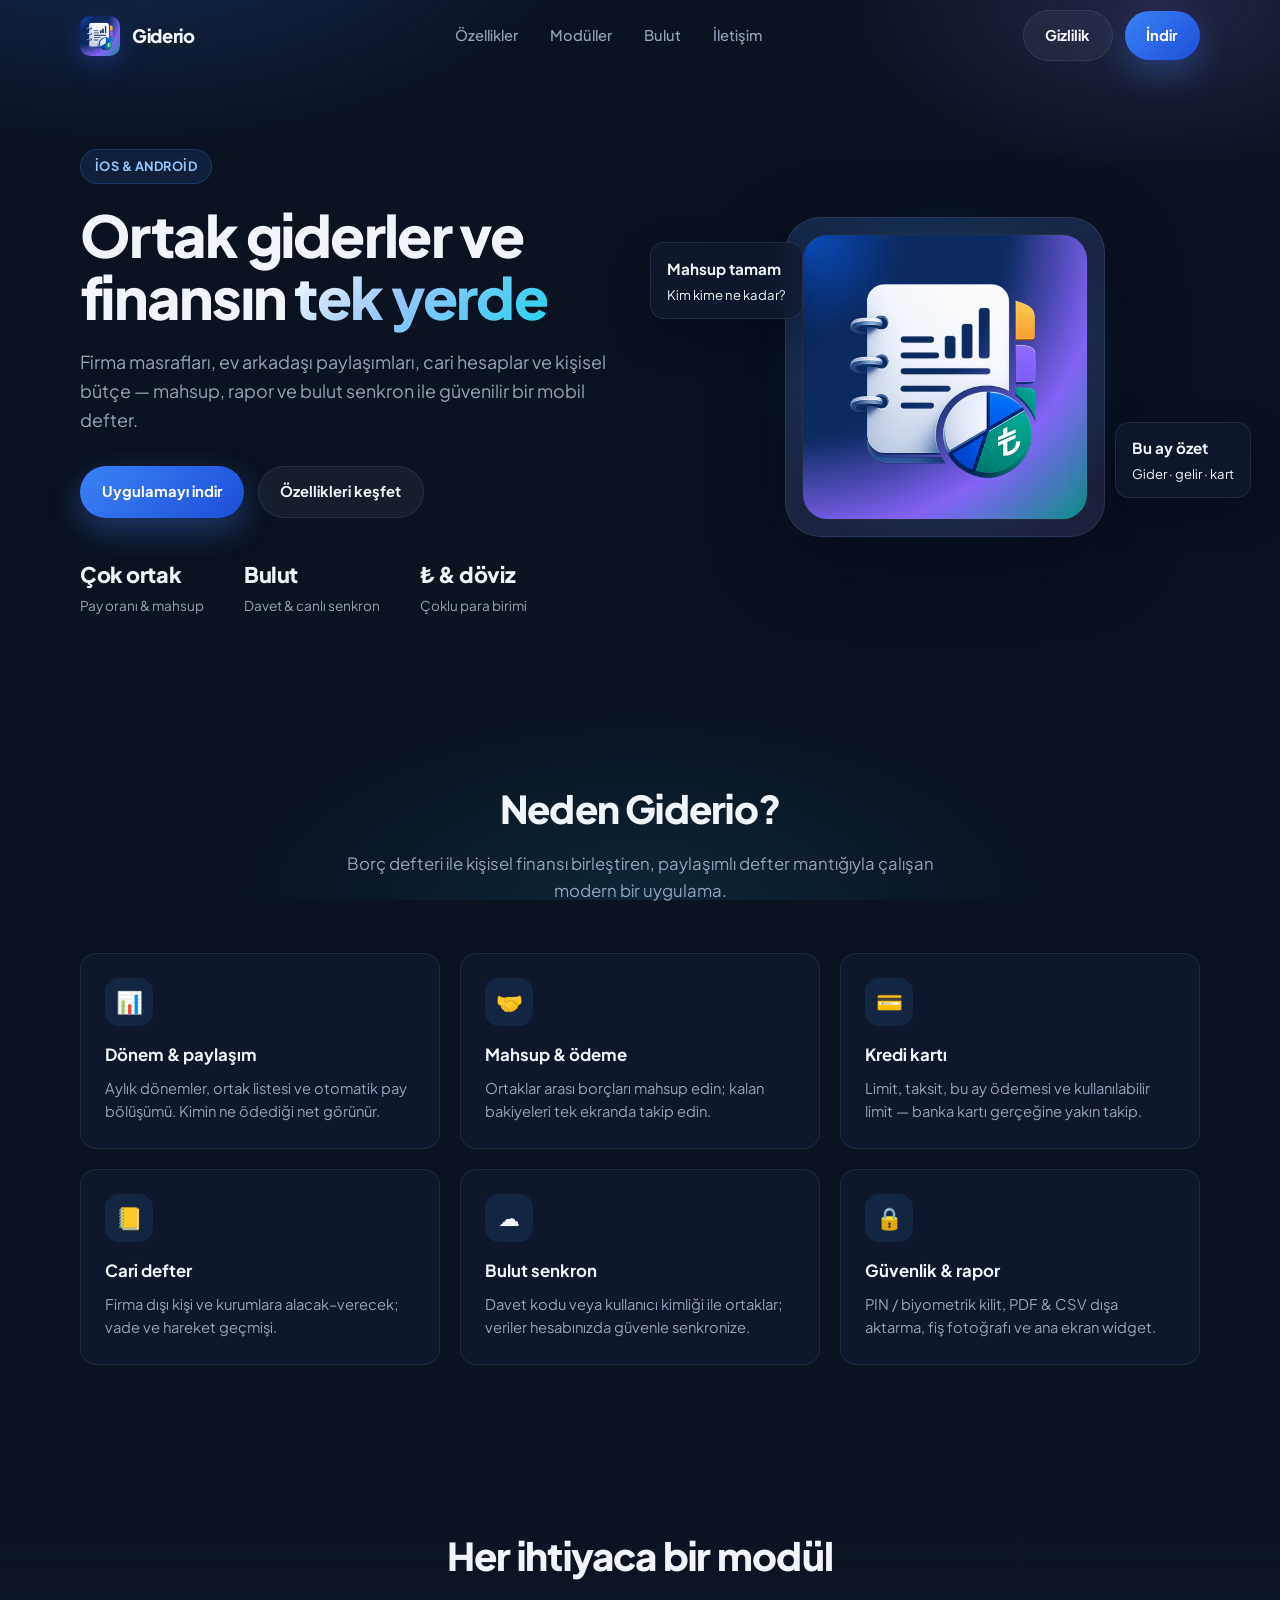
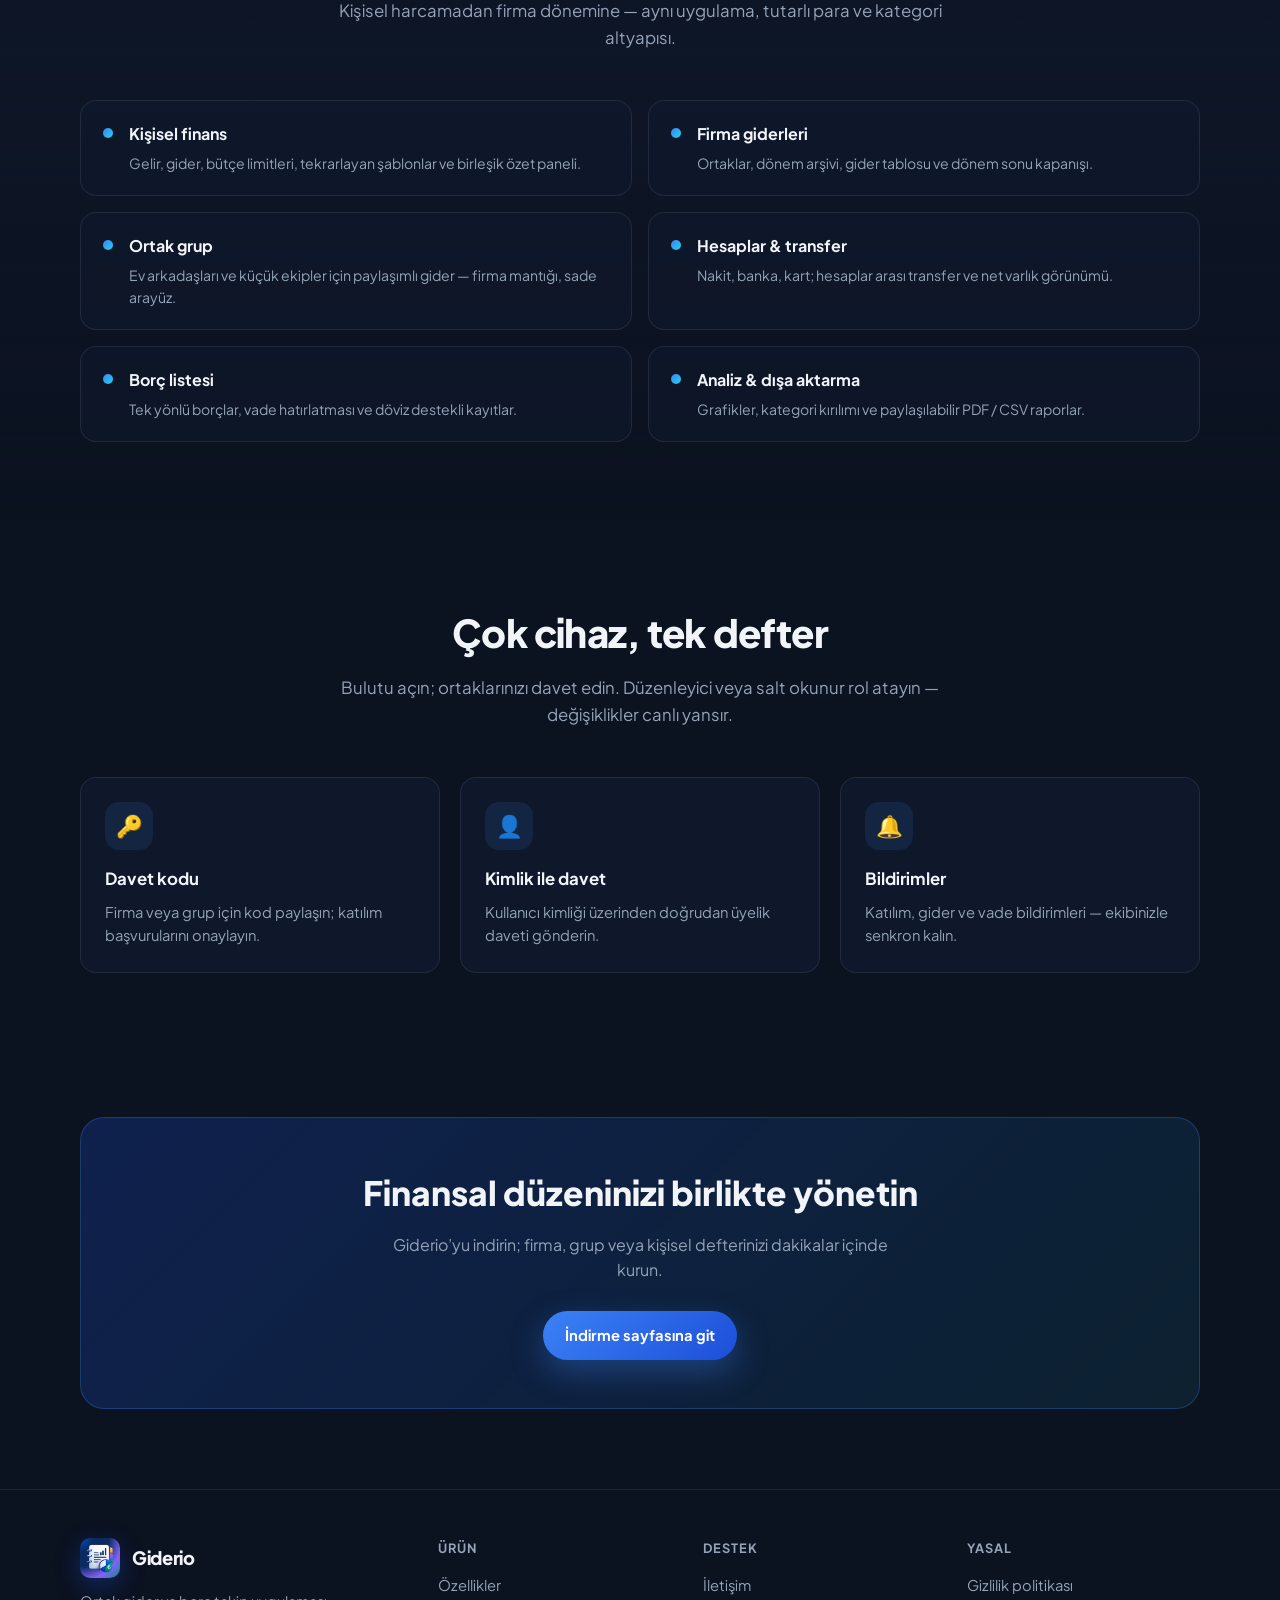
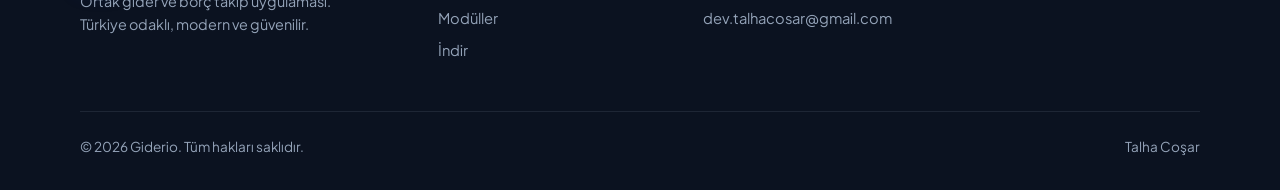
==== index.html @ 9afc67f4 "Initial commit" ====
<!DOCTYPE html>
<html lang="tr">
<head>
  <meta charset="UTF-8" />
  <meta name="viewport" content="width=device-width, initial-scale=1" />
  <meta name="description" content="Giderio — ortak gider, borç takibi ve kişisel finans. Firma, ortak grup ve cari tek uygulamada; bulut senkron ve çok cihaz." />
  <meta name="theme-color" content="#0b1220" />
  <meta property="og:title" content="Giderio — Ortak gider ve finans takibi" />
  <meta property="og:description" content="Ev arkadaşları, firma ortakları ve kişisel bütçe için modern mobil defter." />
  <meta property="og:type" content="website" />
  <title>Giderio — Ortak gider ve finans takibi</title>
  <link rel="icon" href="assets/logo.png" type="image/png" />
  <link rel="preconnect" href="https://fonts.googleapis.com" />
  <link rel="preconnect" href="https://fonts.gstatic.com" crossorigin />
  <link href="https://fonts.googleapis.com/css2?family=Plus+Jakarta+Sans:wght@400;500;600;700;800&display=swap" rel="stylesheet" />
  <link rel="stylesheet" href="css/styles.css" />
</head>
<body>
  <div class="bg-glow" aria-hidden="true"></div>
  <div class="page">
    <header class="site-header">
      <div class="container header-inner">
        <a class="brand" href="index.html">
          <img src="assets/logo.png" alt="Giderio" width="40" height="40" />
          Giderio
        </a>
        <nav class="nav-desktop" aria-label="Ana menü">
          <a href="#ozellikler">Özellikler</a>
          <a href="#moduller">Modüller</a>
          <a href="#bulut">Bulut</a>
          <a href="contact.html">İletişim</a>
        </nav>
        <div class="nav-actions">
          <a class="btn btn-ghost" href="privacy.html">Gizlilik</a>
          <a class="btn btn-primary" href="download.html">İndir</a>
          <button class="menu-toggle" type="button" aria-label="Menü" aria-expanded="false" aria-controls="mobile-nav">
            <svg viewBox="0 0 24 24" fill="none" stroke="currentColor" stroke-width="2"><path d="M4 7h16M4 12h16M4 17h16"/></svg>
          </button>
        </div>
      </div>
      <nav id="mobile-nav" class="mobile-nav" aria-label="Mobil menü">
        <a href="#ozellikler">Özellikler</a>
        <a href="#moduller">Modüller</a>
        <a href="#bulut">Bulut</a>
        <a href="contact.html">İletişim</a>
        <a href="privacy.html">Gizlilik</a>
        <a href="download.html">İndir</a>
      </nav>
    </header>

    <main>
      <section class="hero">
        <div class="container hero-grid">
          <div>
            <p class="eyebrow">iOS & Android</p>
            <h1>Ortak giderler ve finansın <span>tek yerde</span></h1>
            <p class="hero-lead">
              Firma masrafları, ev arkadaşı paylaşımları, cari hesaplar ve kişisel bütçe —
              mahsup, rapor ve bulut senkron ile güvenilir bir mobil defter.
            </p>
            <div class="hero-cta">
              <a class="btn btn-primary" href="download.html">Uygulamayı indir</a>
              <a class="btn btn-ghost" href="#ozellikler">Özellikleri keşfet</a>
            </div>
            <div class="hero-stats">
              <div class="stat">
                <strong>Çok ortak</strong>
                <span>Pay oranı & mahsup</span>
              </div>
              <div class="stat">
                <strong>Bulut</strong>
                <span>Davet & canlı senkron</span>
              </div>
              <div class="stat">
                <strong>₺ & döviz</strong>
                <span>Çoklu para birimi</span>
              </div>
            </div>
          </div>
          <div class="hero-visual">
            <div class="phone-mock">
              <div class="phone-screen">
                <img src="assets/logo.png" alt="Giderio uygulama önizlemesi" width="288" height="288" />
              </div>
            </div>
            <div class="floating-card floating-card--tl">
              <strong>Mahsup tamam</strong>
              Kim kime ne kadar?
            </div>
            <div class="floating-card floating-card--br">
              <strong>Bu ay özet</strong>
              Gider · gelir · kart
            </div>
          </div>
        </div>
      </section>

      <section id="ozellikler">
        <div class="container">
          <div class="section-head">
            <h2>Neden Giderio?</h2>
            <p>Borç defteri ile kişisel finansı birleştiren, paylaşımlı defter mantığıyla çalışan modern bir uygulama.</p>
          </div>
          <div class="features-grid">
            <article class="feature-card">
              <div class="feature-icon" aria-hidden="true">📊</div>
              <h3>Dönem & paylaşım</h3>
              <p>Aylık dönemler, ortak listesi ve otomatik pay bölüşümü. Kimin ne ödediği net görünür.</p>
            </article>
            <article class="feature-card">
              <div class="feature-icon" aria-hidden="true">🤝</div>
              <h3>Mahsup & ödeme</h3>
              <p>Ortaklar arası borçları mahsup edin; kalan bakiyeleri tek ekranda takip edin.</p>
            </article>
            <article class="feature-card">
              <div class="feature-icon" aria-hidden="true">💳</div>
              <h3>Kredi kartı</h3>
              <p>Limit, taksit, bu ay ödemesi ve kullanılabilir limit — banka kartı gerçeğine yakın takip.</p>
            </article>
            <article class="feature-card">
              <div class="feature-icon" aria-hidden="true">📒</div>
              <h3>Cari defter</h3>
              <p>Firma dışı kişi ve kurumlara alacak–verecek; vade ve hareket geçmişi.</p>
            </article>
            <article class="feature-card">
              <div class="feature-icon" aria-hidden="true">☁️</div>
              <h3>Bulut senkron</h3>
              <p>Davet kodu veya kullanıcı kimliği ile ortaklar; veriler hesabınızda güvenle senkronize.</p>
            </article>
            <article class="feature-card">
              <div class="feature-icon" aria-hidden="true">🔒</div>
              <h3>Güvenlik & rapor</h3>
              <p>PIN / biyometrik kilit, PDF & CSV dışa aktarma, fiş fotoğrafı ve ana ekran widget.</p>
            </article>
          </div>
        </div>
      </section>

      <section id="moduller" class="modules">
        <div class="container">
          <div class="section-head">
            <h2>Her ihtiyaca bir modül</h2>
            <p>Kişisel harcamadan firma dönemine — aynı uygulama, tutarlı para ve kategori altyapısı.</p>
          </div>
          <div class="module-list">
            <div class="module-item">
              <span class="dot" aria-hidden="true"></span>
              <div>
                <h3>Kişisel finans</h3>
                <p>Gelir, gider, bütçe limitleri, tekrarlayan şablonlar ve birleşik özet paneli.</p>
              </div>
            </div>
            <div class="module-item">
              <span class="dot" aria-hidden="true"></span>
              <div>
                <h3>Firma giderleri</h3>
                <p>Ortaklar, dönem arşivi, gider tablosu ve dönem sonu kapanışı.</p>
              </div>
            </div>
            <div class="module-item">
              <span class="dot" aria-hidden="true"></span>
              <div>
                <h3>Ortak grup</h3>
                <p>Ev arkadaşları ve küçük ekipler için paylaşımlı gider — firma mantığı, sade arayüz.</p>
              </div>
            </div>
            <div class="module-item">
              <span class="dot" aria-hidden="true"></span>
              <div>
                <h3>Hesaplar & transfer</h3>
                <p>Nakit, banka, kart; hesaplar arası transfer ve net varlık görünümü.</p>
              </div>
            </div>
            <div class="module-item">
              <span class="dot" aria-hidden="true"></span>
              <div>
                <h3>Borç listesi</h3>
                <p>Tek yönlü borçlar, vade hatırlatması ve döviz destekli kayıtlar.</p>
              </div>
            </div>
            <div class="module-item">
              <span class="dot" aria-hidden="true"></span>
              <div>
                <h3>Analiz & dışa aktarma</h3>
                <p>Grafikler, kategori kırılımı ve paylaşılabilir PDF / CSV raporlar.</p>
              </div>
            </div>
          </div>
        </div>
      </section>

      <section id="bulut">
        <div class="container">
          <div class="section-head">
            <h2>Çok cihaz, tek defter</h2>
            <p>Bulutu açın; ortaklarınızı davet edin. Düzenleyici veya salt okunur rol atayın — değişiklikler canlı yansır.</p>
          </div>
          <div class="features-grid">
            <article class="feature-card">
              <div class="feature-icon" aria-hidden="true">🔑</div>
              <h3>Davet kodu</h3>
              <p>Firma veya grup için kod paylaşın; katılım başvurularını onaylayın.</p>
            </article>
            <article class="feature-card">
              <div class="feature-icon" aria-hidden="true">👤</div>
              <h3>Kimlik ile davet</h3>
              <p>Kullanıcı kimliği üzerinden doğrudan üyelik daveti gönderin.</p>
            </article>
            <article class="feature-card">
              <div class="feature-icon" aria-hidden="true">🔔</div>
              <h3>Bildirimler</h3>
              <p>Katılım, gider ve vade bildirimleri — ekibinizle senkron kalın.</p>
            </article>
          </div>
        </div>
      </section>

      <section class="cta-band">
        <div class="container">
          <div class="cta-box">
            <h2>Finansal düzeninizi birlikte yönetin</h2>
            <p>Giderio’yu indirin; firma, grup veya kişisel defterinizi dakikalar içinde kurun.</p>
            <a class="btn btn-primary" href="download.html">İndirme sayfasına git</a>
          </div>
        </div>
      </section>
    </main>

    <footer class="site-footer">
      <div class="container">
        <div class="footer-grid">
          <div class="footer-brand">
            <a class="brand" href="index.html">
              <img src="assets/logo.png" alt="" width="36" height="36" />
              Giderio
            </a>
            <p>Ortak gider ve borç takip uygulaması. Türkiye odaklı, modern ve güvenilir.</p>
          </div>
          <div class="footer-col">
            <h4>Ürün</h4>
            <a href="#ozellikler">Özellikler</a>
            <a href="#moduller">Modüller</a>
            <a href="download.html">İndir</a>
          </div>
          <div class="footer-col">
            <h4>Destek</h4>
            <a href="contact.html">İletişim</a>
            <a href="mailto:dev.talhacosar@gmail.com">dev.talhacosar@gmail.com</a>
          </div>
          <div class="footer-col">
            <h4>Yasal</h4>
            <a href="privacy.html">Gizlilik politikası</a>
          </div>
        </div>
        <div class="footer-bottom">
          <span>© <span id="year"></span> Giderio. Tüm hakları saklıdır.</span>
          <span>Talha Coşar</span>
        </div>
      </div>
    </footer>
  </div>
  <script src="js/main.js"></script>
</body>
</html>
---- css/styles.css ----
:root {
  --bg: #0b1220;
  --bg-elevated: #111b2e;
  --bg-card: rgba(17, 27, 46, 0.72);
  --border: rgba(148, 163, 184, 0.14);
  --text: #f1f5f9;
  --text-muted: #94a3b8;
  --primary: #3b82f6;
  --primary-dark: #1d4ed8;
  --accent: #22d3ee;
  --accent-warm: #a78bfa;
  --success: #34d399;
  --radius: 16px;
  --radius-lg: 24px;
  --shadow: 0 24px 80px rgba(2, 6, 23, 0.45);
  --font: "Plus Jakarta Sans", system-ui, -apple-system, sans-serif;
  --max: 1120px;
  --nav-h: 72px;
}

*,
*::before,
*::after {
  box-sizing: border-box;
}

html {
  scroll-behavior: smooth;
}

body {
  margin: 0;
  font-family: var(--font);
  background: var(--bg);
  color: var(--text);
  line-height: 1.6;
  -webkit-font-smoothing: antialiased;
}

img {
  max-width: 100%;
  height: auto;
  display: block;
}

a {
  color: inherit;
  text-decoration: none;
}

.bg-glow {
  position: fixed;
  inset: 0;
  pointer-events: none;
  z-index: 0;
  background:
    radial-gradient(ellipse 70% 50% at 10% -10%, rgba(59, 130, 246, 0.22), transparent 55%),
    radial-gradient(ellipse 50% 40% at 90% 0%, rgba(167, 139, 250, 0.16), transparent 50%),
    radial-gradient(ellipse 60% 40% at 50% 100%, rgba(34, 211, 238, 0.1), transparent 55%);
}

.page {
  position: relative;
  z-index: 1;
  min-height: 100vh;
  display: flex;
  flex-direction: column;
}

.container {
  width: min(var(--max), calc(100% - 2.5rem));
  margin-inline: auto;
}

/* Header */
.site-header {
  position: sticky;
  top: 0;
  z-index: 100;
  height: var(--nav-h);
  border-bottom: 1px solid transparent;
  transition: border-color 0.2s, background 0.2s, backdrop-filter 0.2s;
}

.site-header.is-scrolled {
  background: rgba(11, 18, 32, 0.82);
  border-color: var(--border);
  backdrop-filter: blur(14px);
}

.header-inner {
  height: 100%;
  display: flex;
  align-items: center;
  justify-content: space-between;
  gap: 1.5rem;
}

.brand {
  display: flex;
  align-items: center;
  gap: 0.75rem;
  font-weight: 800;
  font-size: 1.15rem;
  letter-spacing: -0.02em;
}

.brand img {
  width: 40px;
  height: 40px;
  border-radius: 10px;
  box-shadow: 0 8px 24px rgba(29, 78, 216, 0.35);
}

.nav-desktop {
  display: flex;
  align-items: center;
  gap: 2rem;
}

.nav-desktop a {
  font-size: 0.92rem;
  font-weight: 500;
  color: var(--text-muted);
  transition: color 0.2s;
}

.nav-desktop a:hover,
.nav-desktop a.is-active {
  color: var(--text);
}

.nav-actions {
  display: flex;
  align-items: center;
  gap: 0.75rem;
}

.menu-toggle {
  display: none;
  width: 44px;
  height: 44px;
  border: 1px solid var(--border);
  border-radius: 12px;
  background: var(--bg-elevated);
  color: var(--text);
  cursor: pointer;
  align-items: center;
  justify-content: center;
}

.menu-toggle svg {
  width: 22px;
  height: 22px;
}

.mobile-nav {
  display: none;
  position: fixed;
  inset: var(--nav-h) 0 0 0;
  background: rgba(11, 18, 32, 0.96);
  backdrop-filter: blur(12px);
  padding: 1.5rem;
  flex-direction: column;
  gap: 0.25rem;
  z-index: 99;
}

.mobile-nav.is-open {
  display: flex;
}

.mobile-nav a {
  padding: 1rem 1.1rem;
  border-radius: 12px;
  font-weight: 600;
  color: var(--text-muted);
}

.mobile-nav a:hover {
  background: var(--bg-elevated);
  color: var(--text);
}

/* Buttons */
.btn {
  display: inline-flex;
  align-items: center;
  justify-content: center;
  gap: 0.5rem;
  padding: 0.8rem 1.35rem;
  border-radius: 999px;
  font-weight: 700;
  font-size: 0.92rem;
  border: none;
  cursor: pointer;
  transition: transform 0.15s, box-shadow 0.2s, background 0.2s;
}

.btn:active {
  transform: scale(0.98);
}

.btn-primary {
  background: linear-gradient(135deg, var(--primary) 0%, var(--primary-dark) 100%);
  color: #fff;
  box-shadow: 0 12px 32px rgba(59, 130, 246, 0.35);
}

.btn-primary:hover {
  box-shadow: 0 16px 40px rgba(59, 130, 246, 0.45);
}

.btn-ghost {
  background: rgba(148, 163, 184, 0.08);
  color: var(--text);
  border: 1px solid var(--border);
}

.btn-ghost:hover {
  background: rgba(148, 163, 184, 0.14);
}

/* Hero */
.hero {
  padding: 4rem 0 5rem;
}

.hero-grid {
  display: grid;
  grid-template-columns: 1.05fr 0.95fr;
  gap: 3rem;
  align-items: center;
}

.eyebrow {
  display: inline-flex;
  align-items: center;
  gap: 0.5rem;
  padding: 0.4rem 0.85rem;
  border-radius: 999px;
  background: rgba(59, 130, 246, 0.12);
  border: 1px solid rgba(59, 130, 246, 0.25);
  color: #93c5fd;
  font-size: 0.8rem;
  font-weight: 700;
  letter-spacing: 0.04em;
  text-transform: uppercase;
  margin-bottom: 1.25rem;
}

.hero h1 {
  margin: 0 0 1.25rem;
  font-size: clamp(2.4rem, 5vw, 3.6rem);
  line-height: 1.08;
  letter-spacing: -0.03em;
  font-weight: 800;
}

.hero h1 span {
  background: linear-gradient(135deg, #fff 0%, #93c5fd 45%, var(--accent) 100%);
  -webkit-background-clip: text;
  background-clip: text;
  color: transparent;
}

.hero-lead {
  margin: 0 0 2rem;
  font-size: 1.12rem;
  color: var(--text-muted);
  max-width: 34rem;
}

.hero-cta {
  display: flex;
  flex-wrap: wrap;
  gap: 0.85rem;
  margin-bottom: 2.5rem;
}

.hero-stats {
  display: flex;
  flex-wrap: wrap;
  gap: 1.5rem 2.5rem;
}

.stat strong {
  display: block;
  font-size: 1.35rem;
  font-weight: 800;
  letter-spacing: -0.02em;
}

.stat span {
  font-size: 0.85rem;
  color: var(--text-muted);
}

.hero-visual {
  position: relative;
}

.phone-mock {
  position: relative;
  margin: 0 auto;
  max-width: 320px;
  padding: 1rem;
  border-radius: 2.2rem;
  background: linear-gradient(160deg, rgba(59, 130, 246, 0.2), rgba(167, 139, 250, 0.12));
  border: 1px solid var(--border);
  box-shadow: var(--shadow);
}

.phone-mock::before {
  content: "";
  position: absolute;
  inset: -20%;
  background: radial-gradient(circle, rgba(34, 211, 238, 0.15), transparent 60%);
  z-index: -1;
}

.phone-screen {
  border-radius: 1.6rem;
  overflow: hidden;
  background: var(--bg-elevated);
  border: 1px solid var(--border);
}

.phone-screen img {
  width: 100%;
}

.floating-card {
  position: absolute;
  padding: 0.85rem 1rem;
  border-radius: 14px;
  background: var(--bg-card);
  border: 1px solid var(--border);
  backdrop-filter: blur(12px);
  box-shadow: 0 16px 40px rgba(2, 6, 23, 0.35);
  font-size: 0.82rem;
}

.floating-card strong {
  display: block;
  font-size: 0.95rem;
  margin-bottom: 0.15rem;
}

.floating-card--tl {
  top: 8%;
  left: -8%;
}

.floating-card--br {
  bottom: 12%;
  right: -10%;
}

/* Sections */
section {
  padding: 5rem 0;
}

.section-head {
  text-align: center;
  max-width: 40rem;
  margin: 0 auto 3rem;
}

.section-head h2 {
  margin: 0 0 0.75rem;
  font-size: clamp(1.8rem, 3.5vw, 2.4rem);
  letter-spacing: -0.02em;
  font-weight: 800;
}

.section-head p {
  margin: 0;
  color: var(--text-muted);
  font-size: 1.05rem;
}

.features-grid {
  display: grid;
  grid-template-columns: repeat(3, 1fr);
  gap: 1.25rem;
}

.feature-card {
  padding: 1.5rem;
  border-radius: var(--radius);
  background: var(--bg-card);
  border: 1px solid var(--border);
  transition: border-color 0.2s, transform 0.2s;
}

.feature-card:hover {
  border-color: rgba(59, 130, 246, 0.35);
  transform: translateY(-2px);
}

.feature-icon {
  width: 48px;
  height: 48px;
  border-radius: 14px;
  display: grid;
  place-items: center;
  font-size: 1.35rem;
  margin-bottom: 1rem;
  background: rgba(59, 130, 246, 0.12);
}

.feature-card h3 {
  margin: 0 0 0.5rem;
  font-size: 1.05rem;
  font-weight: 700;
}

.feature-card p {
  margin: 0;
  font-size: 0.92rem;
  color: var(--text-muted);
}

.modules {
  background: linear-gradient(180deg, transparent, rgba(17, 27, 46, 0.5) 30%, transparent);
}

.module-list {
  display: grid;
  grid-template-columns: repeat(2, 1fr);
  gap: 1rem;
}

.module-item {
  display: flex;
  gap: 1rem;
  padding: 1.25rem 1.35rem;
  border-radius: var(--radius);
  border: 1px solid var(--border);
  background: rgba(17, 27, 46, 0.5);
}

.module-item .dot {
  flex-shrink: 0;
  width: 10px;
  height: 10px;
  margin-top: 0.45rem;
  border-radius: 50%;
  background: linear-gradient(135deg, var(--primary), var(--accent));
}

.module-item h3 {
  margin: 0 0 0.35rem;
  font-size: 1rem;
}

.module-item p {
  margin: 0;
  font-size: 0.88rem;
  color: var(--text-muted);
}

.cta-band {
  padding: 4rem 0 5rem;
}

.cta-box {
  text-align: center;
  padding: 3rem 2rem;
  border-radius: var(--radius-lg);
  background: linear-gradient(135deg, rgba(29, 78, 216, 0.25), rgba(34, 211, 238, 0.08));
  border: 1px solid rgba(59, 130, 246, 0.3);
}

.cta-box h2 {
  margin: 0 0 0.75rem;
  font-size: clamp(1.6rem, 3vw, 2.1rem);
  font-weight: 800;
}

.cta-box p {
  margin: 0 auto 1.75rem;
  max-width: 32rem;
  color: var(--text-muted);
}

/* Subpages */
.subpage-hero {
  padding: 3.5rem 0 2rem;
}

.subpage-hero h1 {
  margin: 0 0 0.75rem;
  font-size: clamp(2rem, 4vw, 2.75rem);
  font-weight: 800;
  letter-spacing: -0.02em;
}

.subpage-hero p {
  margin: 0;
  color: var(--text-muted);
  font-size: 1.05rem;
  max-width: 36rem;
}

.content-card {
  padding: 2rem;
  border-radius: var(--radius-lg);
  background: var(--bg-card);
  border: 1px solid var(--border);
  margin-bottom: 2rem;
}

.content-card h2 {
  margin: 2rem 0 0.75rem;
  font-size: 1.2rem;
}

.content-card h2:first-child {
  margin-top: 0;
}

.content-card p,
.content-card li {
  color: var(--text-muted);
  font-size: 0.95rem;
}

.content-card ul {
  padding-left: 1.25rem;
}

.content-card a {
  color: #93c5fd;
  text-decoration: underline;
  text-underline-offset: 3px;
}

.contact-grid {
  display: grid;
  grid-template-columns: 1fr 1fr;
  gap: 1.5rem;
}

.contact-card {
  padding: 1.75rem;
  border-radius: var(--radius);
  border: 1px solid var(--border);
  background: var(--bg-card);
}

.contact-card h3 {
  margin: 0 0 0.5rem;
  font-size: 1.1rem;
}

.contact-card p {
  margin: 0 0 1.25rem;
  color: var(--text-muted);
  font-size: 0.92rem;
}

.form-group {
  margin-bottom: 1rem;
}

.form-group label {
  display: block;
  margin-bottom: 0.4rem;
  font-size: 0.85rem;
  font-weight: 600;
  color: var(--text-muted);
}

.form-group input,
.form-group textarea,
.form-group select {
  width: 100%;
  padding: 0.85rem 1rem;
  border-radius: 12px;
  border: 1px solid var(--border);
  background: var(--bg);
  color: var(--text);
  font: inherit;
}

.form-group textarea {
  min-height: 140px;
  resize: vertical;
}

.download-grid {
  display: grid;
  grid-template-columns: repeat(2, 1fr);
  gap: 1.25rem;
}

.store-card {
  padding: 2rem;
  border-radius: var(--radius-lg);
  border: 1px solid var(--border);
  background: var(--bg-card);
  text-align: center;
  transition: border-color 0.2s, transform 0.2s;
}

.store-card:hover {
  border-color: rgba(59, 130, 246, 0.4);
  transform: translateY(-3px);
}

.store-card .store-icon {
  font-size: 2.5rem;
  margin-bottom: 1rem;
}

.store-card h3 {
  margin: 0 0 0.5rem;
}

.store-card p {
  margin: 0 0 1.25rem;
  color: var(--text-muted);
  font-size: 0.9rem;
}

.store-badge {
  display: inline-flex;
  align-items: center;
  gap: 0.5rem;
  padding: 0.65rem 1.2rem;
  border-radius: 12px;
  background: #fff;
  color: #0f172a;
  font-weight: 700;
  font-size: 0.9rem;
}

.qr-hint {
  margin-top: 2rem;
  padding: 1.25rem;
  border-radius: var(--radius);
  background: rgba(52, 211, 153, 0.08);
  border: 1px solid rgba(52, 211, 153, 0.25);
  font-size: 0.9rem;
  color: #a7f3d0;
}

/* Footer */
.site-footer {
  margin-top: auto;
  padding: 3rem 0 2rem;
  border-top: 1px solid var(--border);
}

.footer-grid {
  display: grid;
  grid-template-columns: 1.4fr repeat(3, 1fr);
  gap: 2rem;
  margin-bottom: 2.5rem;
}

.footer-brand p {
  margin: 0.75rem 0 0;
  color: var(--text-muted);
  font-size: 0.9rem;
  max-width: 18rem;
}

.footer-col h4 {
  margin: 0 0 1rem;
  font-size: 0.8rem;
  text-transform: uppercase;
  letter-spacing: 0.08em;
  color: var(--text-muted);
}

.footer-col a {
  display: block;
  margin-bottom: 0.55rem;
  font-size: 0.92rem;
  color: var(--text-muted);
  transition: color 0.2s;
}

.footer-col a:hover {
  color: var(--text);
}

.footer-bottom {
  display: flex;
  flex-wrap: wrap;
  justify-content: space-between;
  gap: 1rem;
  padding-top: 1.5rem;
  border-top: 1px solid var(--border);
  font-size: 0.85rem;
  color: var(--text-muted);
}

@media (max-width: 960px) {
  .hero-grid {
    grid-template-columns: 1fr;
    text-align: center;
  }

  .hero-lead,
  .hero-stats {
    margin-inline: auto;
  }

  .hero-cta {
    justify-content: center;
  }

  .hero-visual {
    order: -1;
  }

  .floating-card--tl,
  .floating-card--br {
    display: none;
  }

  .features-grid {
    grid-template-columns: 1fr 1fr;
  }

  .module-list,
  .contact-grid,
  .download-grid,
  .footer-grid {
    grid-template-columns: 1fr;
  }
}

@media (max-width: 720px) {
  .nav-desktop,
  .nav-actions .btn-ghost {
    display: none;
  }

  .menu-toggle {
    display: inline-flex;
  }

  .features-grid {
    grid-template-columns: 1fr;
  }
}
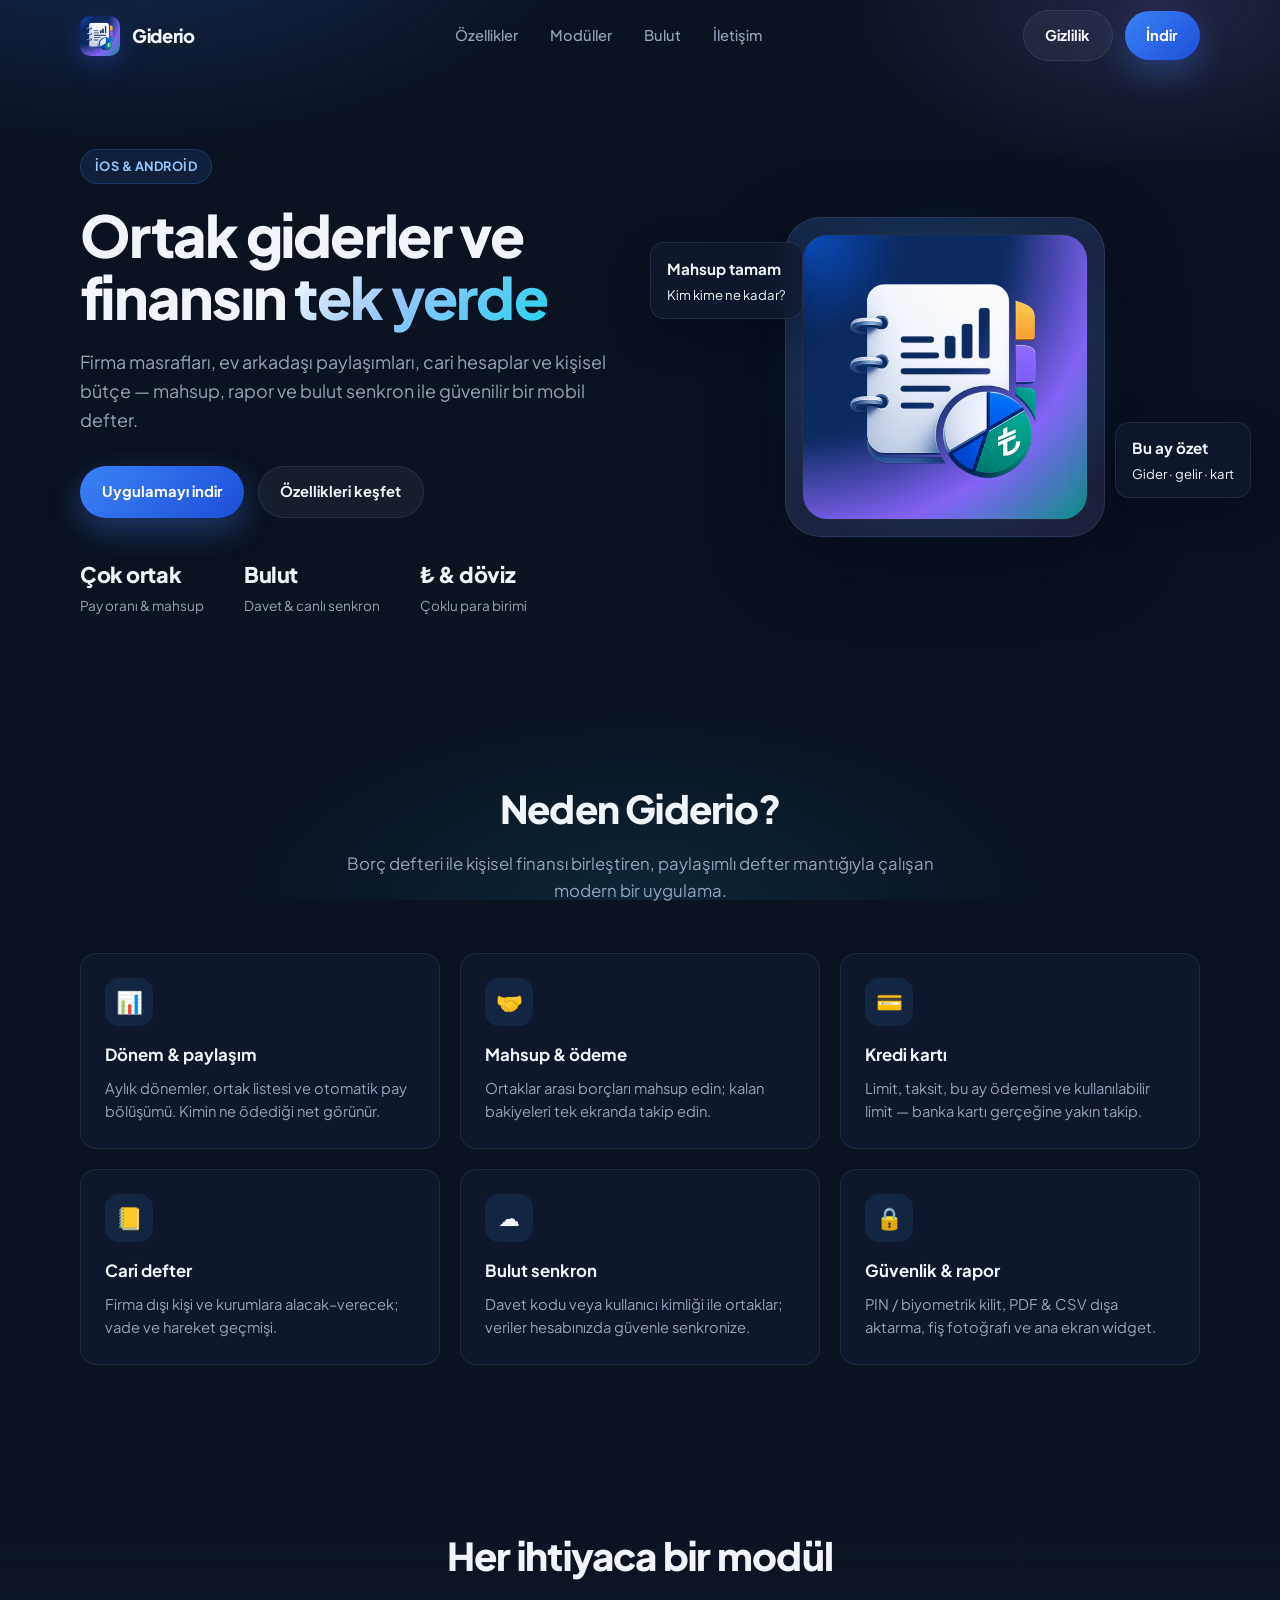
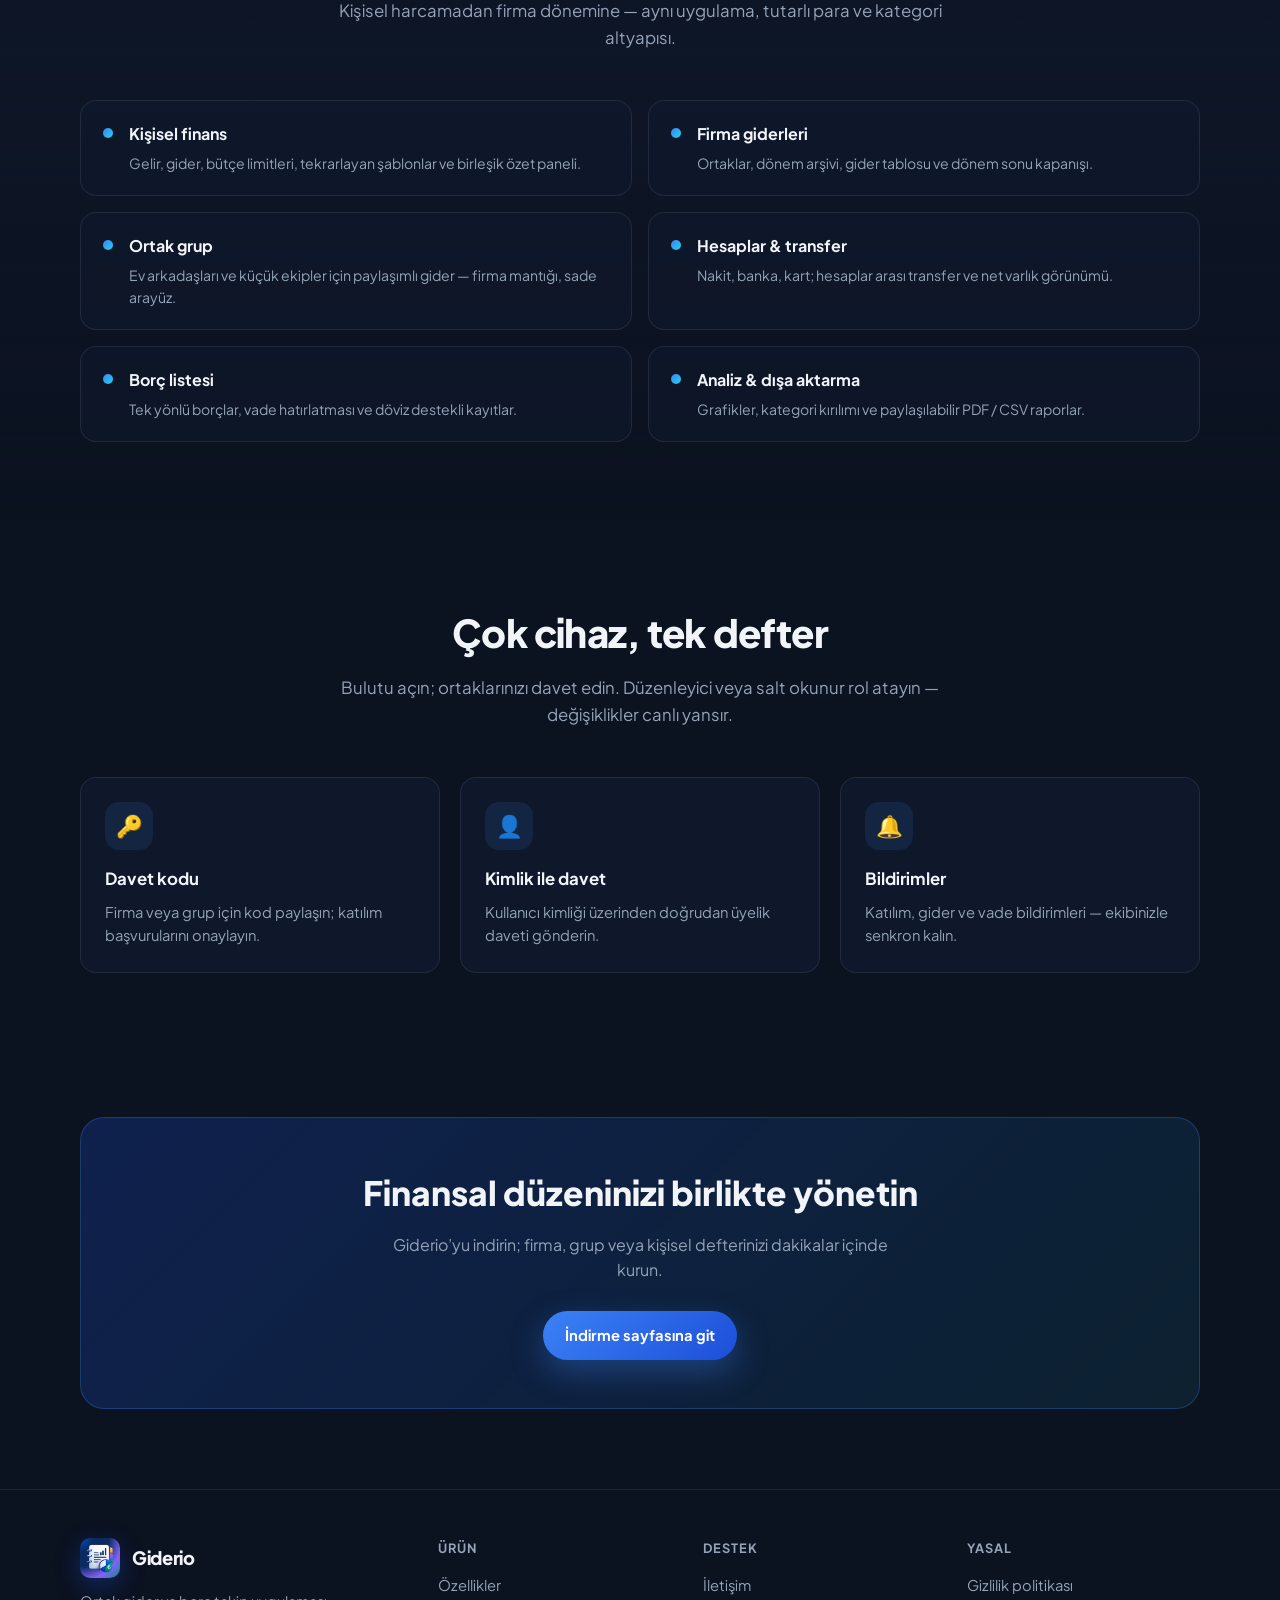
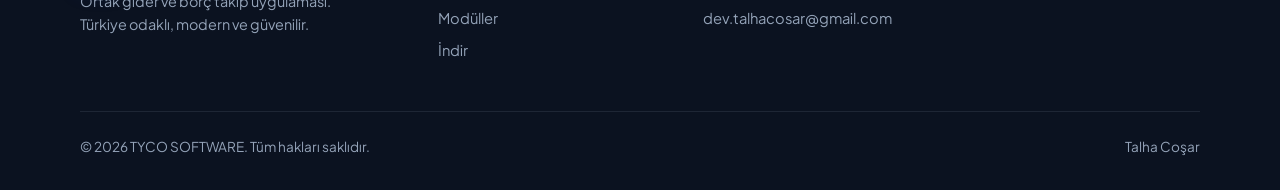
==== commit e8c69ff0: "tyco" ====
--- a/index.html
+++ b/index.html
@@ -253,7 +253,7 @@
           </div>
         </div>
         <div class="footer-bottom">
-          <span>© <span id="year"></span> Giderio. Tüm hakları saklıdır.</span>
+          <span>© <span id="year"></span> TYCO SOFTWARE. Tüm hakları saklıdır.</span>
           <span>Talha Coşar</span>
         </div>
       </div>
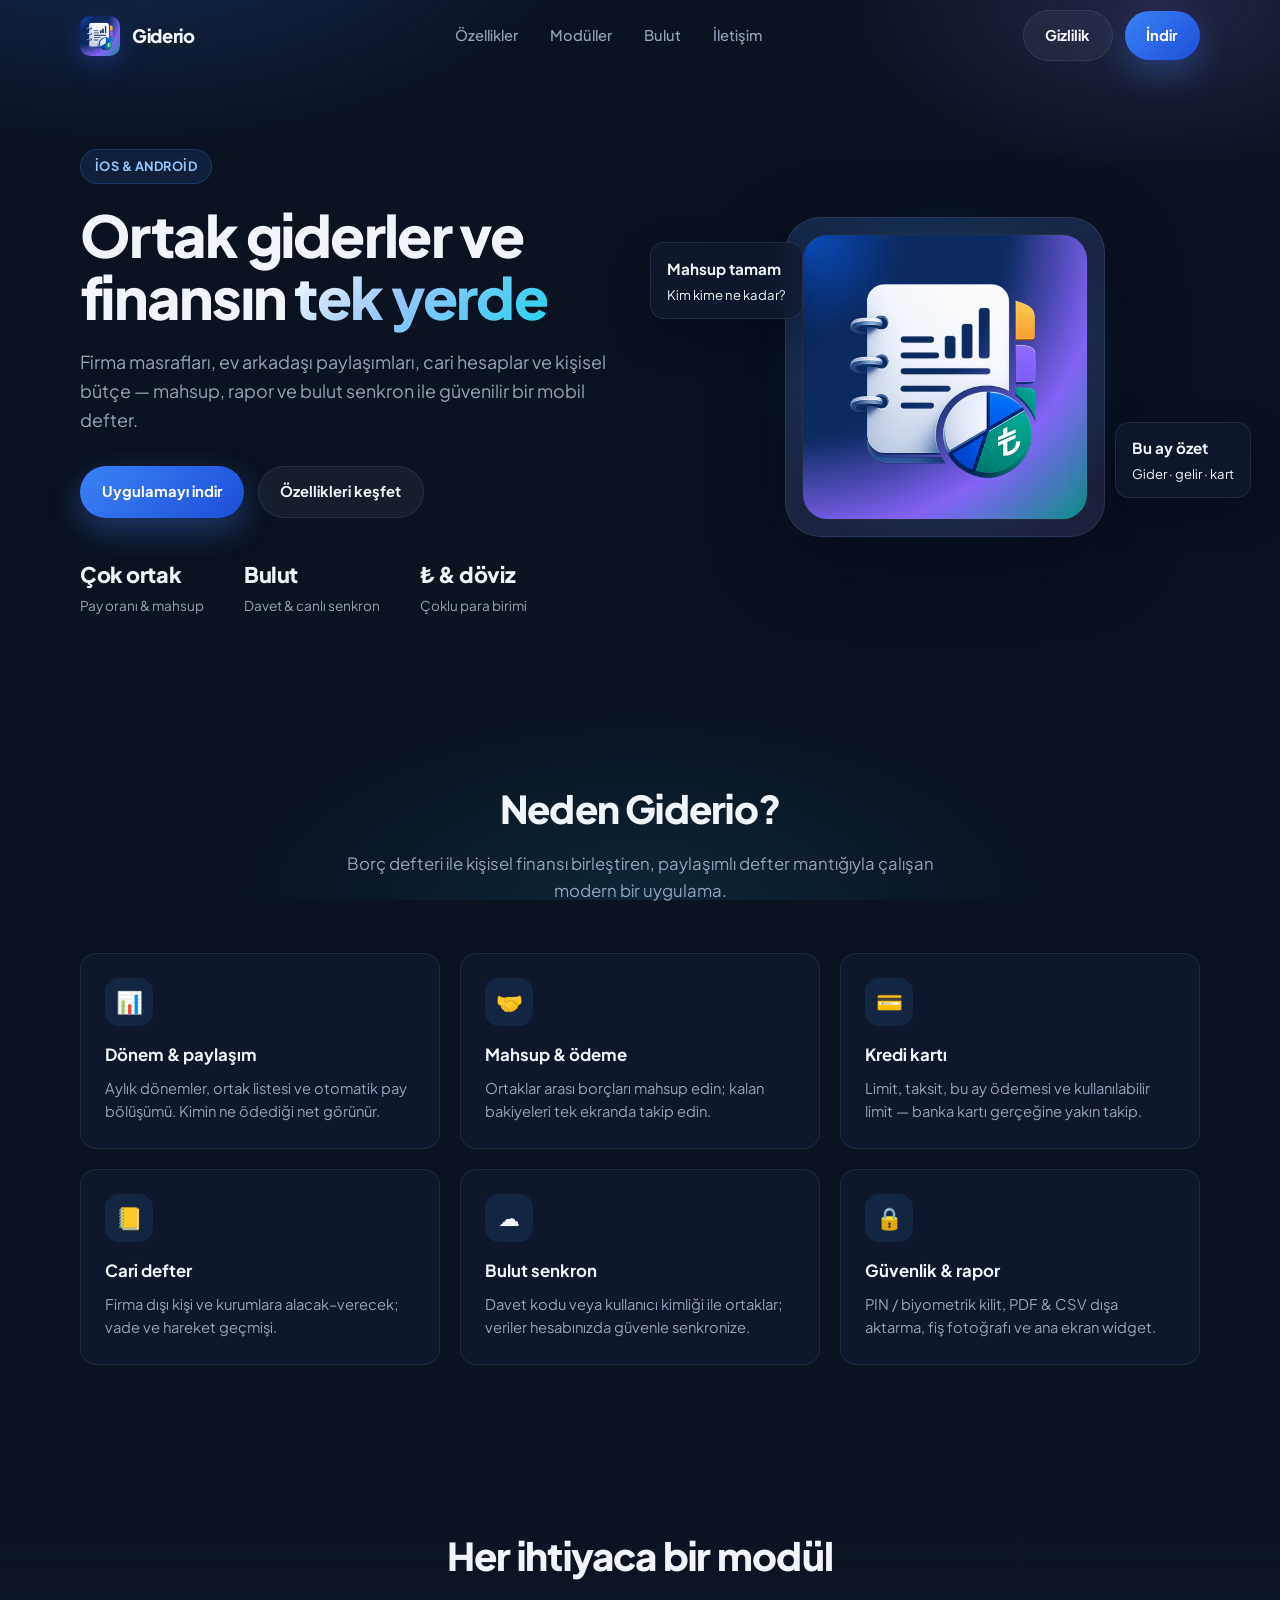
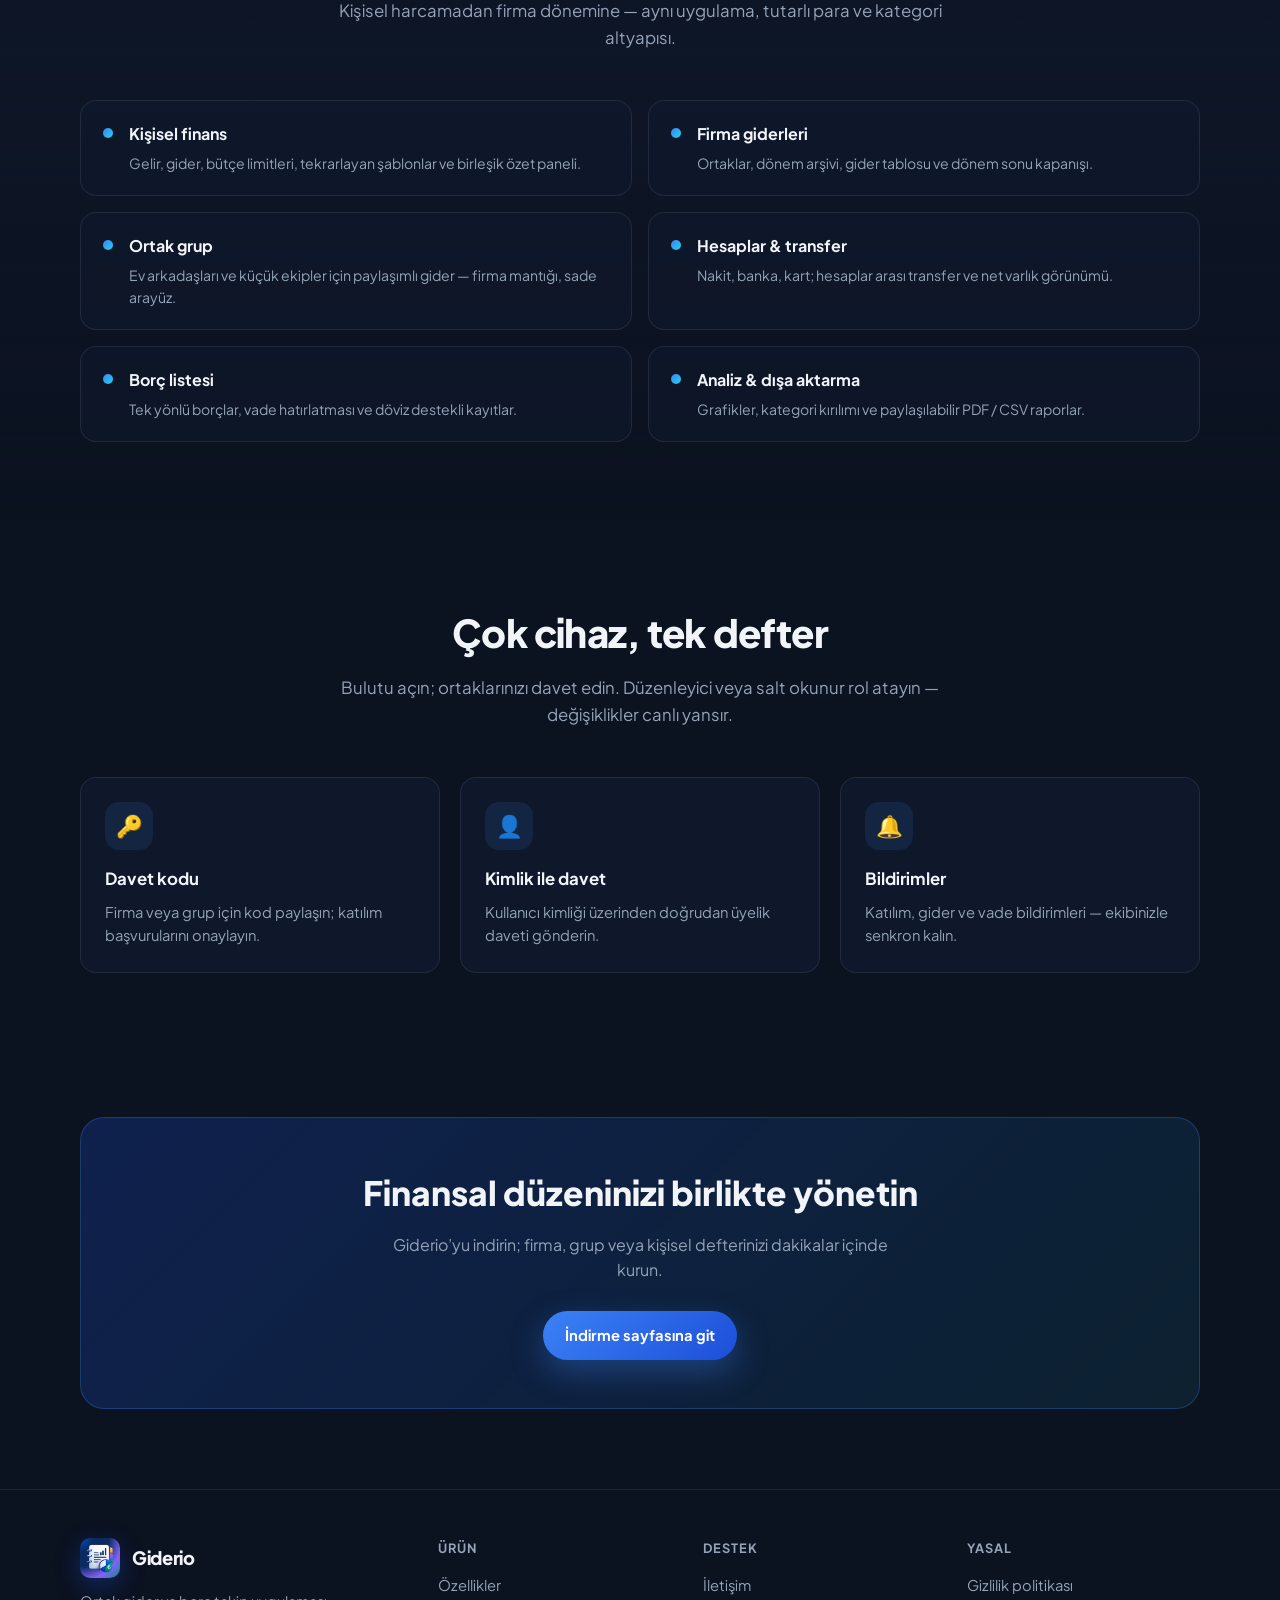
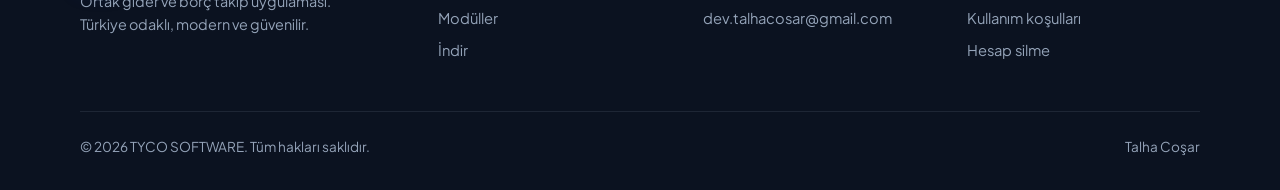
==== commit dabea4c5: "eksikler" ====
--- a/index.html
+++ b/index.html
@@ -250,6 +250,8 @@
           <div class="footer-col">
             <h4>Yasal</h4>
             <a href="privacy.html">Gizlilik politikası</a>
+            <a href="terms.html">Kullanım koşulları</a>
+            <a href="account-deletion.html">Hesap silme</a>
           </div>
         </div>
         <div class="footer-bottom">
